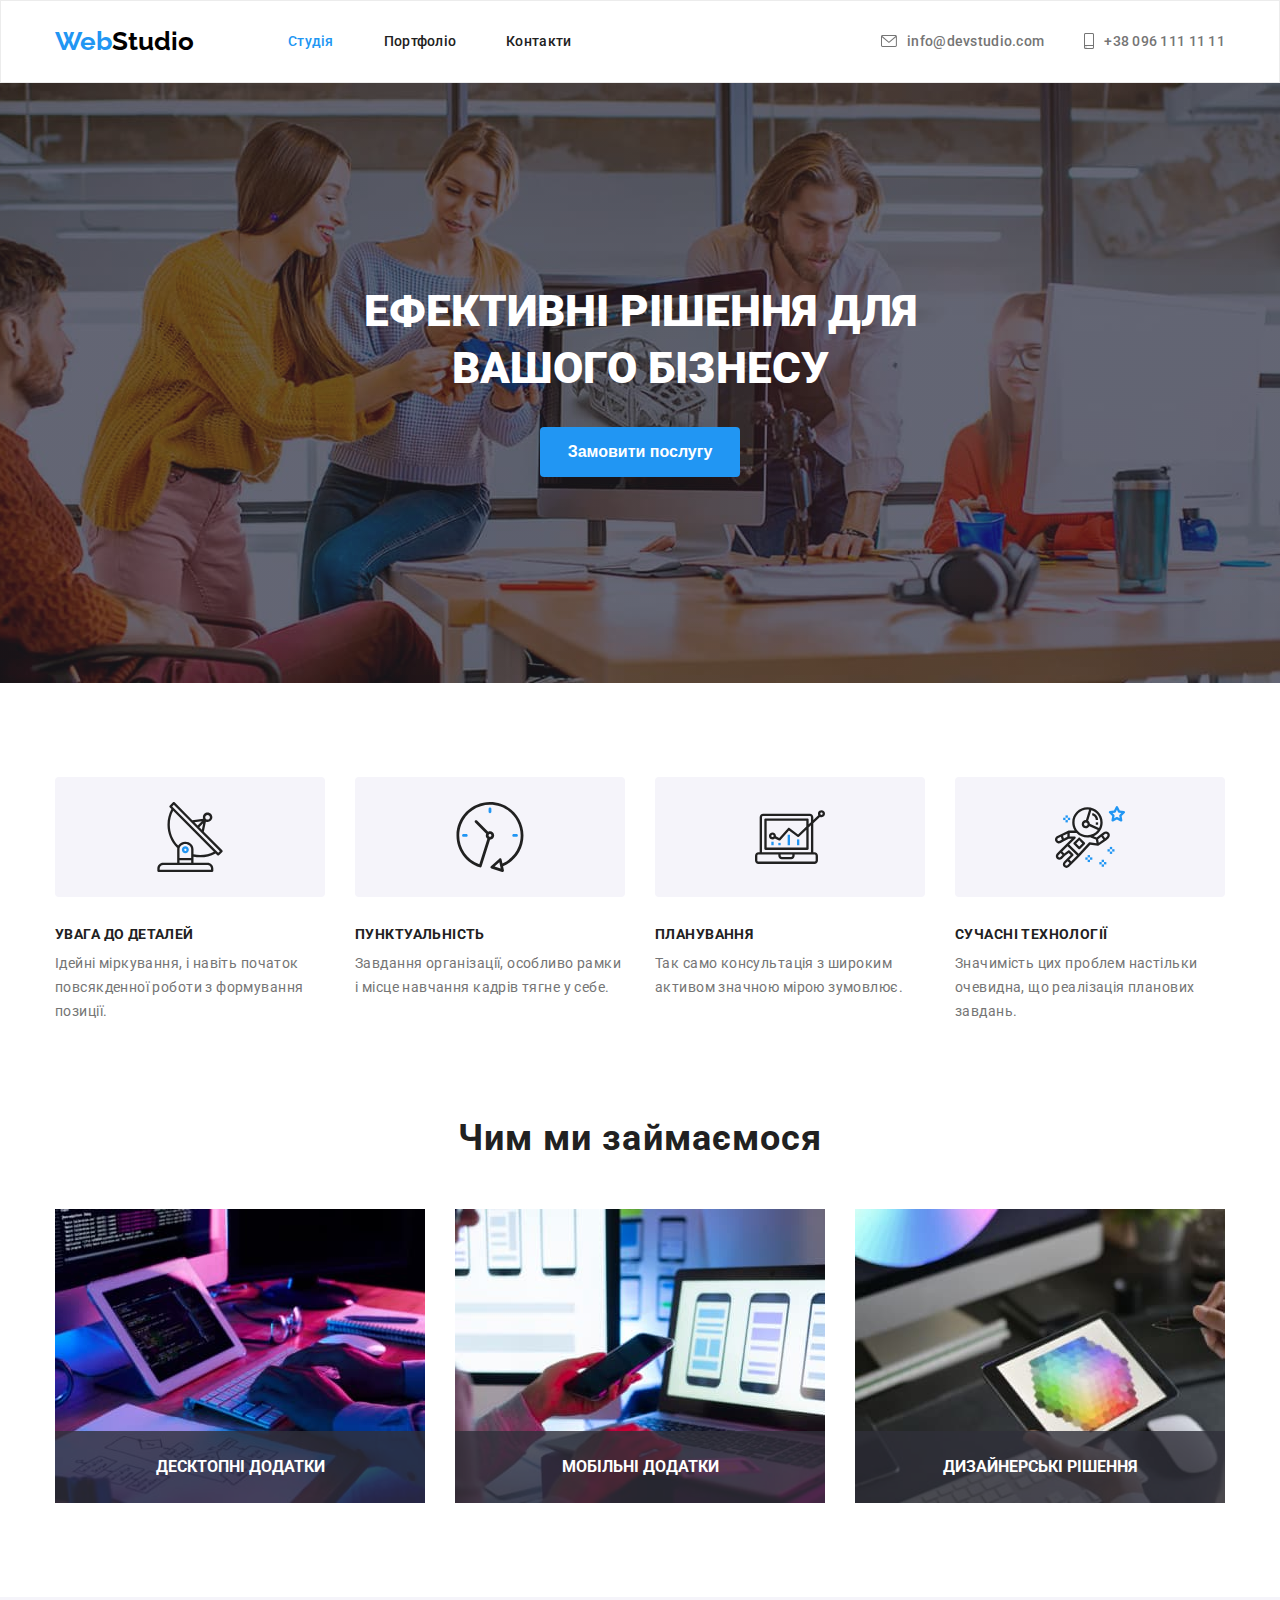
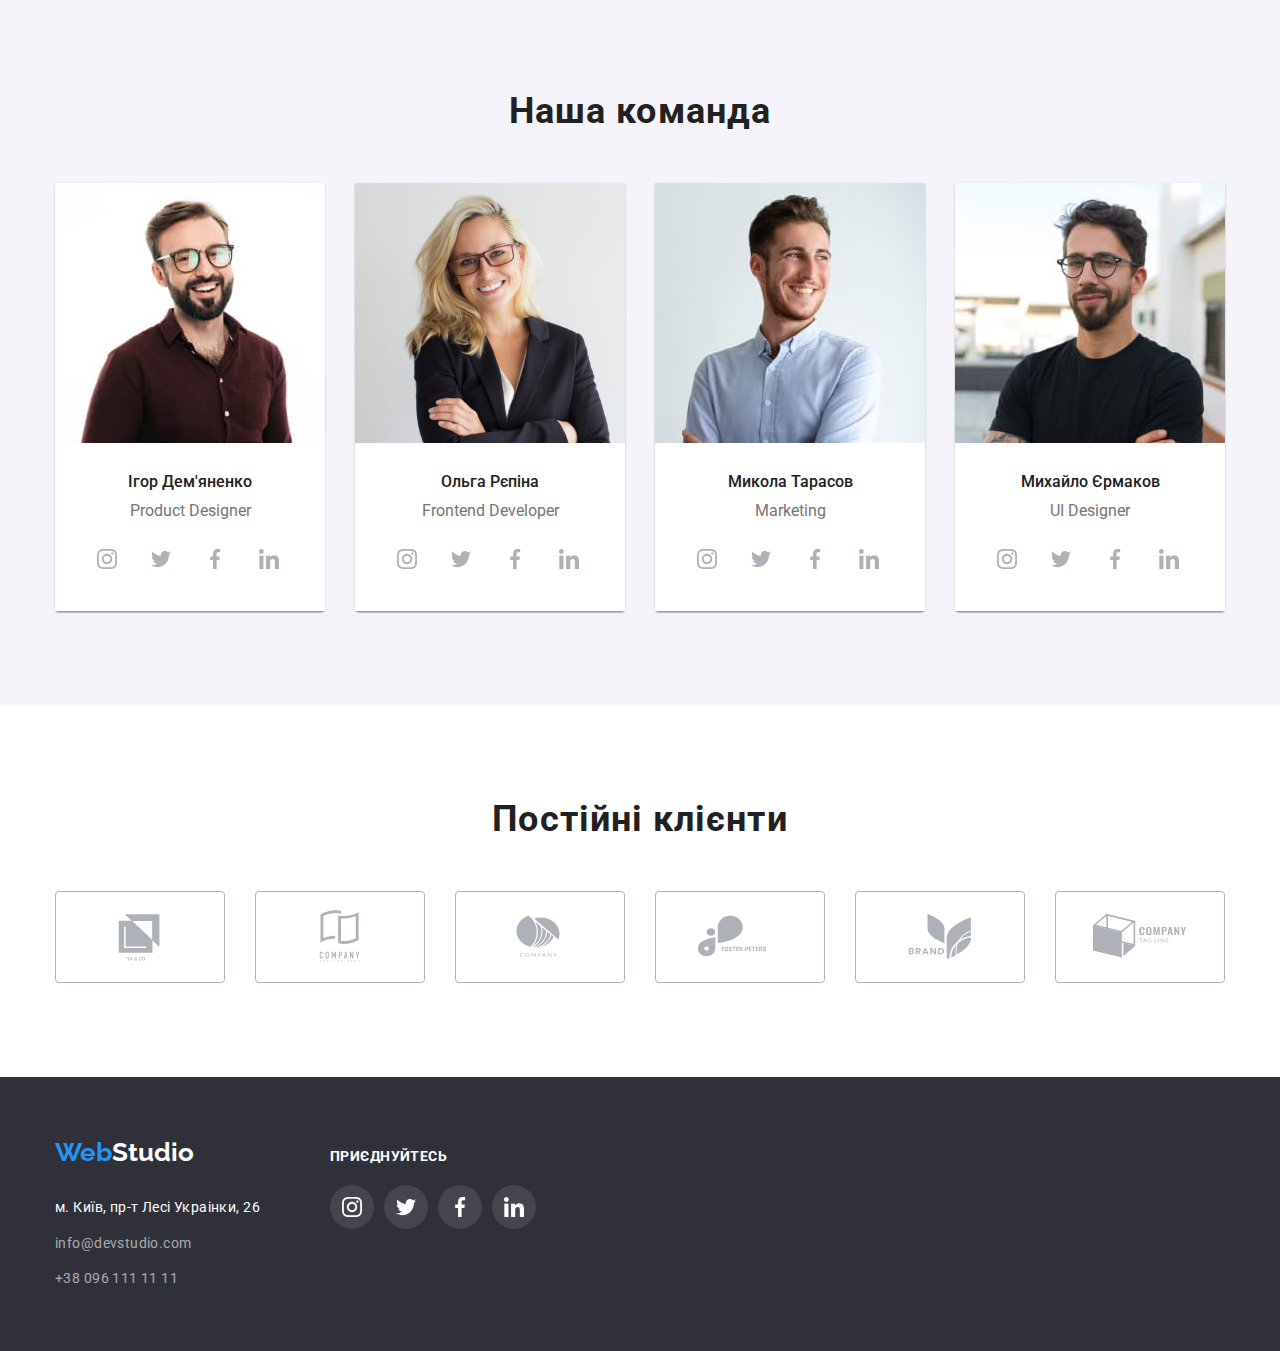
==== index.html @ 00f02b0c "copy5hw" ====
<!DOCTYPE html>
<html lang="uk">
  <head>
    <meta charset="UTF-8" />
    <meta http-equiv="X-UA-Compatible" content="IE=edge" />
    <meta name="viewport" content="width=device-width, initial-scale=1.0" />
    <title>WebStudio</title>
    <link href="https://fonts.googleapis.com/css2?family=Raleway:wght@700&family=Roboto:wght@400;500;700;900&display=swap"
      rel="stylesheet">
      <link
      rel="stylesheet"
      href="https://cdnjs.cloudflare.com/ajax/libs/modern-normalize/1.1.0/modern-normalize.min.css"
      integrity="sha512-wpPYUAdjBVSE4KJnH1VR1HeZfpl1ub8YT/NKx4PuQ5NmX2tKuGu6U/JRp5y+Y8XG2tV+wKQpNHVUX03MfMFn9Q=="
      crossorigin="anonymous"
      referrerpolicy="no-referrer"
    />
    <link rel="stylesheet" href="./css/styles.css" />
  </head>
  <body>
    <header class="header">
     <div class="container main-nav">
       
      <nav class="header-nav">
          <a href="./index.html" class="logo head-logo">
        Web<span class="header-span">Studio</span></a
        >
        <ul class="site-nav list">
          <li class="item"><a href="#"class="link current">Студія</a></li>
          <li class="item"><a href="./portfolio.html" class="link">Портфоліо</a></li>
          <li class="item"><a href="#" class="link">Контакти</a></li>
        </ul>
      </nav>
      <ul class="info-nav list">
        <li class="item  icon-item">
           
          <a href="maiito:info@devstudio.com" class="info-nav-link link"> 
            <svg class="envelope" width="16" height="12">
            <use href="./img/icons.svg#icon-envelope"></use>
          </svg>info@devstudio.com</a></li>
        <li class="item icon-item ">
        

          <a href="tel:+380961111111" class="info-nav-link link ">
              <svg class="smartphone" width="10" height="16">
            <use href="./img/icons.svg#icon-smartphone"></use>
          </svg>+38 096 111 11 11</a></li>
      </ul>
      </div>
    </header>
    <main>
      <section class="hero section">
      <div class="container"> 
        <h1 class="hero-title">Ефективні рішення для вашого бізнесу</h1>
        <button type="button" class="button primary" data-modal-open>Замовити послугу</button>
          
      </section>
      <section class="features section">
        <div class="container">
        <h2 class="features-title visually-hidden">Наші особливості</h2>
        <ul class="features-list list">
          <li class="item features-item">
            <div class="features-box">
               <svg class="features-icon" width="70" height="70">
                <use href="./img/icons.svg#icon-antenna-1"></use>
               </svg>
            </div>
            <h3 class="features-list-title">Увага до деталей</h3>
            <p class="features-text">
              Ідейні міркування, і навіть початок повсякденної роботи з
              формування позиції.
            </p>
          </li>
          <li class="item">
            <div class="features-box">
               <svg class="features-icon" width="70" height="70">
                <use href="./img/icons.svg#icon-clock-1"></use>
               </svg>
            </div>
            <h3 class="features-list-title">Пунктуальність</h3>
            <p class="features-text">
              Завдання організації, особливо рамки і місце навчання кадрів тягне
              у себе.
            </p>
          </li>
          <li class="item">
            <div class="features-box">
               <svg class="features-icon" width="70" height="70">
                <use href="./img/icons.svg#icon-diagram-1"></use>
               </svg>
            </div>
            <h3 class="features-list-title">Планування</h3>
            <p class="features-text">
              Так само консультація з широким активом значною мірою зумовлює.
            </p>
          </li>
          <li class="item">
            <div class="features-box">
               <svg class="features-icon" width="70" height="70">
                <use href="./img/icons.svg#icon-astronaut-1"></use>
               </svg>
            </div>
            <h3 class="features-list-title">Сучасні технології</h3>
            <p class="features-text">
              Значимість цих проблем настільки очевидна, що реалізація планових
              завдань.
            </p>
          </li>
        </ul>
        </div>
      </section>
      
      <section class="doing section">
        <div class="container">
        <h2 class="doing-title">Чим ми займаємося</h2>
        <ul class="doing-list list">
          <li class="doing-card">
            <img
              src="./img/img2.jpg"
              alt="Людина працює на комп'ютері"
              width="370"
            />
            <div class="doing-card-overlay">
              <h3>Десктопні додатки</h3>
            </div>
          </li>
          <li class="doing-card">
            <img
              src="./img/img1.jpg"
              alt="Людина працює на планшеті"
              width="370"
            />
            <div class="doing-card-overlay">
              <h3>Мобільні додатки</h3>
            </div>
          </li>
          <li class="doing-card">
            <img
              src="./img/img3.jpg"
              alt="Людина працює на телефоні"
              width="370"
            />
            <div class="doing-card-overlay">
              <h3>Дизайнерські рішення</h3>
            </div>
          </li>
        </ul>
        </div>
      </section>
      <section class="team section">
        <div class="container">
        <h2 class="team-title">Наша команда</h2>
        <ul class="team-list list">
          <li class="team-item">
          <img src="./img/foto1.jpg" alt="Ігор Дем'яненко" width="270">  
            <div class="team-list-box">
              <h3 class="team-name">Ігор Дем'яненко</h3>
              <p class="team-text">Product Designer</p>
              <ul class="social-list list">
                <li class="social-item">
                  <a href="#" class="social-link">
                    <svg class="social-icon" width="20" height="20">
                      <use href="./img/icons.svg#icon-instagram"></use>
                    </svg>
                  </a>
                </li>
                 <li class="social-item">
                  <a href="#" class="social-link">
                    <svg class="social-icon" width="20" height="20">
                      <use href="./img/icons.svg#icon-twitter"></use>
                    </svg>
                  </a>
                </li>
                 <li class="social-item">
                  <a href="#" class="social-link">
                    <svg class="social-icon" width="20" height="20">
                      <use href="./img/icons.svg#icon-facebook"></use>
                    </svg>
                  </a>
                </li>
                 <li class="social-item">
                  <a href="#" class="social-link">
                    <svg class="social-icon" width="20" height="20">
                      <use href="./img/icons.svg#icon-linkedin"></use>
                    </svg>
                  </a>
                </li>
              </ul>
            </div>
          </li>
          <li class="team-item">
            <img src="./img/foto2.jpg" alt="Ольга Рєпіна" width="270">
            <div class="team-list-box">
              <h3 class="team-name">Ольга Рєпіна</h3>
              <p class="team-text">Frontend Developer</p>
                <ul class="social-list list">
                <li class="social-item">
                  <a href="#" class="social-link">
                    <svg class="social-icon" width="20" height="20">
                      <use href="./img/icons.svg#icon-instagram"></use>
                    </svg>
                  </a>
                </li>
                 <li class="social-item">
                  <a href="#" class="social-link">
                    <svg class="social-icon" width="20" height="20">
                      <use href="./img/icons.svg#icon-twitter"></use>
                    </svg>
                  </a>
                </li>
                 <li class="social-item">
                  <a href="#" class="social-link">
                    <svg class="social-icon" width="20" height="20">
                      <use href="./img/icons.svg#icon-facebook"></use>
                    </svg>
                  </a>
                </li>
                 <li class="social-item">
                  <a href="#" class="social-link">
                    <svg class="social-icon" width="20" height="20">
                      <use href="./img/icons.svg#icon-linkedin"></use>
                    </svg>
                  </a>
                </li>
              </ul>
            </div>
          </li>
          <li class="team-item">
            <img src="./img/foto3.jpg" alt="Микола Тарасов" width="270">
            <div class="team-list-box">
              <h3 class="team-name"">Микола Тарасов</h3>
              <p class="team-text">Marketing</p>
                <ul class="social-list list">
                <li class="social-item">
                  <a href="#" class="social-link">
                    <svg class="social-icon" width="20" height="20">
                      <use href="./img/icons.svg#icon-instagram"></use>
                    </svg>
                  </a>
                </li>
                 <li class="social-item">
                  <a href="#" class="social-link">
                    <svg class="social-icon" width="20" height="20">
                      <use href="./img/icons.svg#icon-twitter"></use>
                    </svg>
                  </a>
                </li>
                 <li class="social-item">
                  <a href="#" class="social-link">
                    <svg class="social-icon" width="20" height="20">
                      <use href="./img/icons.svg#icon-facebook"></use>
                    </svg>
                  </a>
                </li>
                 <li class="social-item">
                  <a href="#" class="social-link">
                    <svg class="social-icon" width="20" height="20">
                      <use href="./img/icons.svg#icon-linkedin"></use>
                    </svg>
                  </a>
                </li>
              </ul>
            </div>
          </li>
          <li class="team-item">
            <img src="./img/foto4.jpg" alt="Михайло Єрмаков" width="270">
            <div class="team-list-box">
              <h3 class="team-name"">Михайло Єрмаков</h3>
              <p class="team-text">UI Designer</p>
                <ul class="social-list list">
                <li class="social-item">
                  <a href="#" class="social-link">
                    <svg class="social-icon" width="20" height="20">
                      <use href="./img/icons.svg#icon-instagram"></use>
                    </svg>
                  </a>
                </li>
                 <li class="social-item">
                  <a href="#" class="social-link">
                    <svg class="social-icon" width="20" height="20">
                      <use href="./img/icons.svg#icon-twitter"></use>
                    </svg>
                  </a>
                </li>
                 <li class="social-item">
                  <a href="#" class="social-link">
                    <svg class="social-icon" width="20" height="20">
                      <use href="./img/icons.svg#icon-facebook"></use>
                    </svg>
                  </a>
                </li>
                 <li class="social-item">
                  <a href="#" class="social-link">
                    <svg class="social-icon" width="20" height="20">
                      <use href="./img/icons.svg#icon-linkedin"></use>
                    </svg>
                  </a>
                </li>
              </ul>
            </div>
          </li>
        </ul>
        </div>
      </section>
      <section class="clients">
        <div class="container clients-box">
          <h2 class="clients-title">Постійні клієнти</h2>
          <ul class="clients-list list">
            <li class="clients-item">
              <a href="#" class="clients-link">
              <svg class="clients-icon" width="106" height="60">
                <use href="./img/icons.svg#icon-client1"></use>
              </svg>
              </a>
            </li>
             <li class="clients-item">
              <a href="#" class="clients-link">
              <svg class="clients-icon" width="106" height="60">
                <use href="./img/icons.svg#icon-client2"></use>
              </svg>
              </a>
            </li>
             <li class="clients-item">
              <a href="#" class="clients-link">
              <svg class="clients-icon" width="106" height="60">
                <use href="./img/icons.svg#icon-client3"></use>
              </svg>
              </a>
            </li>
             <li class="clients-item">
              <a href="#" class="clients-link">
              <svg class="clients-icon" width="106" height="60">
                <use href="./img/icons.svg#icon-client4"></use>
              </svg>
              </a>
            </li>
             <li class="clients-item">
              <a href="#" class="clients-link">
              <svg class="clients-icon" width="106" height="60">
                <use href="./img/icons.svg#icon-client5"></use>
              </svg>
              </a>
            </li>
             <li class="clients-item">
              <a href="#" class="clients-link">
              <svg class="clients-icon" width="106" height="60">
                <use href="./img/icons.svg#icon-client6"></use>
              </svg>
              </a>
            </li>
          </ul>
        </div>
      </section>


    </main>
<!--футер-->
<footer class="footer">
  <div class="container footer-box">
    <div class="box1">
       <a href="/" class="logo">Web<span class="logo-span">Studio</span></a>
  <address>
    <ul class="footer-list list">
      <li class="list-item">
        <a href="https://goo.gl/maps/CPtrU1FHBa2aNyZL9" target="_blank" rel="noopener noreferrer nofollow"
         class="link-adress">м. Київ, пр-т Лесі Украінки, 26</a>
      </li>
      <li class="list-item"><a href="maiito:info@devstudio.com" class="contact">info@devstudio.com</a></li>
      <li class="list-item"><a href="tel:+380961111111" class="contact">+38 096 111 11 11</a></li>
    </ul>
  </address>
  </div>
  <div class="box2">
    <p class="footer-text">приєднуйтесь</p>
      <ul class="footer-social-list list">
                <li class="footer-item">
                  <a href="#" class="footer-link">
                    <svg class="footer-icon" width="20" height="20">
                      <use href="./img/icons.svg#icon-instagram"></use>
                    </svg>
                  </a>
                </li>
                 <li class="footer-item">
                  <a href="#" class="footer-link">
                    <svg class="footer-icon" width="20" height="20">
                      <use href="./img/icons.svg#icon-twitter"></use>
                    </svg>
                  </a>
                </li>
                 <li class="footer-item">
                  <a href="#" class="footer-link">
                    <svg class="footer-icon" width="20" height="20">
                      <use href="./img/icons.svg#icon-facebook"></use>
                    </svg>
                  </a>
                </li>
                 <li class="footer-item">
                  <a href="#" class="footer-link">
                    <svg class="footer-icon" width="20" height="20">
                      <use href="./img/icons.svg#icon-linkedin"></use>
                    </svg>
                  </a>
                </li>
              </ul>
  </div>
  </div>
  <div class="test"></div>
</footer>
<div class="backdrop is-hidden" data-modal>
  <div class="modal">
     <button data-modal-close type="button" class="button-close">
    <svg class="icon-close" width="106" height="60">
                <use href="./img/icons.svg#icon-close"></use>
              </svg>
  </button> 
  </div>
  
</div>
 <script src="./js/modal.js"></script>
  </body>
</html>
---- css/styles.css ----
html {
  box-sizing: border-box;
}
*,
*::before,
*::after {
  box-sizing: inherit;
}

:root {
  --primery-text-color: #212121;
  --white-color: #ffffff;
  --logo-text-color: #000000;
  --accent-color: #2196f3;
  --secondary-text-color: #757575;
  --secondary-bg-color: #2f303a;
  --contact-color: rgba(255, 255, 255, 0.6);
  --bg-port-button-secondary: #f5f4fa;
  --bg-team-section-color: #f5f4fa;
  --bg-button-color: #188ce8;
  --header-border-color: #ececec;
  --portfolio-border: #eeeeee;
  --portfolio-work-item: 30px;
  --bg-overlay: rgba(47, 48, 58, 0.4);
  --third-color: #afb1b8;
  --clients-color: #afb1b8;
  --bg-doing-card-overlay: rgba(47, 48, 58, 0.8);
  --backdrop-bg: rgba(0, 0, 0, 0.2);
  --background-portfolio-overlay: rgba(33, 150, 243, 0.9);
  --footer-social-link: rgba(255, 255, 255, 0.1);
  --border-close: rgba(0, 0, 0, 0.1);
}

h1,
h2,
h3,
h4,
h5,
h6,
p {
  margin: 0;
}
.list {
  margin: 0;
  padding: 0;
  list-style: none;
}
img {
  display: block;
  max-width: 100%;
  height: auto;
}

body {
  font-family: Roboto, sans-serif;
  font-size: 14px;
  color: var(--primery-text-color);
  background-color: var(--white-color);
  line-height: 1.2;
  margin: 0;
}
.section {
  padding-top: 94px;
  padding-bottom: 94px;
}
/* header */
.container {
  width: 1200px;
  margin-left: auto;
  margin-right: auto;
  padding: 0 15px;
}
.header {
  border: 1px solid var(--header-border-color);
}
.main-nav {
  display: flex;
  align-items: center;
}
.header-nav {
  display: flex;
  align-items: center;
}
.logo {
  display: block;
  font-family: Raleway, raleway;
  font-weight: 700;
  font-size: 26px;
  color: var(--accent-color);
  text-decoration: none;
}
.nav {
  display: block;
}
.header-span {
  color: var(--logo-text-color);
}
.logo-span {
  color: var(--logo-text-color);
}
.head-logo {
  display: inline-block;
}
.link {
  color: inherit;
  text-decoration: none;
  position: relative;
}

.site-nav {
  display: flex;
  font-weight: 500;
  color: var(-primery-text-color);
  letter-spacing: 0.02em;
  margin-left: 94px;
}

.site-nav .link {
  display: block;
  padding-top: 32px;
  padding-bottom: 32px;
  transition: color 250ms cubic-bezier(0.4, 0, 0.2, 1);
}

.site-nav .item + .item {
  margin-left: 50px;
}
.info-nav {
  display: flex;
  font-weight: 500;
  letter-spacing: 0.02em;
  color: var(--secondary-text-color);
  fill: var(--secondary-text-color);
  margin-left: auto;
  align-items: center;
  transition: color 250ms cubic-bezier(0.4, 0, 0.2, 1);
  transition: fill 250ms cubic-bezier(0.4, 0, 0.2, 1);
}

.info-nav .item + .item {
  margin-left: 40px;
}

.envelope {
  margin-right: 10px;
}

.smartphone {
  margin-right: 10px;
}

.site-nav .link:hover,
.site-nav .link:focus,
.info-nav .link:hover,
.info-nav .link:focus {
  color: var(--accent-color);
  fill: var(--accent-color);
  transition: color 250ms cubic-bezier(0.4, 0, 0.2, 1);
}

.current {
  color: var(--accent-color);
}

.current::after {
  content: "";
  display: block;
  width: 100%;
  height: 4px;
  background-color: var(--accent-color);
  position: absolute;
  left: 0;
  bottom: 0;
  border-radius: 2px;
  opacity: 0;
  transition: opacity 250ms cubic-bezier(0.4, 0, 0.2, 1);
}

.current:hover::after,
.current:focus::after {
  opacity: 1;
}
.icon-item {
  display: flex;
  align-items: center;
}

.info-nav .info-nav-link {
  display: flex;
  align-items: center;
}

/* hero */

.hero {
  max-width: 1600px;
  height: 600px;
  margin-left: auto;
  margin-right: auto;
  text-align: center;
  padding-top: 200px;
  padding-bottom: 200px;
  background-image: linear-gradient(
      to right,
      rgba(47, 48, 58, 0.4),
      rgba(47, 48, 58, 0.4)
    ),
    url(../img/bghero.jpg);
  background-position: center;
  background-size: cover;
}

.hero-title {
  font-style: normal;
  font-weight: 900;
  font-size: 44px;
  line-height: 1.3;
  color: var(--white-color);
  text-transform: uppercase;
  width: 700px;
  margin: 0 auto;
  margin-bottom: 30px;
}

.button {
  width: 200px;
  height: 50px;
  display: inline-block;
  font-weight: 700;
  font-size: 16px;
  line-height: 1.87;
  color: var(--white-color);
  background-color: var(--accent-color);
  cursor: pointer;
  border-radius: 4px;
  border: none;
  transition: background-color 250ms cubic-bezier(0.4, 0, 0.2, 1);
}

.button:hover,
.button:focus {
  color: var(--white-color);
  background-color: var(--bg-button-color);
  box-shadow: 0px 4px 4px rgba(0, 0, 0, 0.15);
  transition: background-color 250ms cubic-bezier(0.4, 0, 0.2, 1);
}

/* portfolio */

.portfolio-list {
  margin-bottom: 50px;
  display: flex;
  flex-wrap: wrap;
  justify-content: center;
}

.portfolio-list .item + .item {
  margin-left: 8px;
}
.portfolio-button {
  display: block;
  cursor: pointer;
  font-family: inherit;
  font-style: normal;
  font-weight: 500;
  font-size: 16px;
  line-height: 1.6;
  text-align: center;
  letter-spacing: 0.03em;
  border-radius: 4px;
  color: var(--white-color);
  background-color: var(--accent-color);
  padding: 6px 22px;
  border: 1px solid transparent;
  transition: background-color 250ms cubic-bezier(0.4, 0, 0.2, 1);
}

.portfolio-button:hover,
.portfolio-button:focus {
  box-shadow: 0px 3px 1px rgba(0, 0, 0, 0.1), 0px 1px 2px rgba(0, 0, 0, 0.08),
    0px 2px 2px rgba(0, 0, 0, 0.12);
  transition: box-shadow 250ms cubic-bezier(0.4, 0, 0.2, 1);
}
.portfolio-button-secondary {
  cursor: pointer;
  font-family: inherit;
  font-style: normal;
  font-weight: 500;
  font-size: 16px;
  line-height: 1.6;
  text-align: center;
  letter-spacing: 0.03em;
  border-radius: 4px;
  color: var(--primery-text-color);
  background-color: var(--bg-port-button-secondary);
  border: 1px solid transparent;
  padding: 6px 22px;
  transition: background-color 250ms cubic-bezier(0.4, 0, 0.2, 1),
    color 250ms cubic-bezier(0.4, 0, 0.2, 1),
    box-shadow 250ms cubic-bezier(0.4, 0, 0.2, 1);
}

.portfolio-button-secondary:hover,
.portfolio-button-secondary:focus {
  background-color: var(--accent-color);
  color: var(--white-color);
  box-shadow: 0px 3px 1px rgba(0, 0, 0, 0.1), 0px 1px 2px rgba(0, 0, 0, 0.08),
    0px 2px 2px rgba(0, 0, 0, 0.12);
}

.portfolio-work-list {
  margin-top: calc(-1 * var(--portfolio-work-item));
  margin-left: calc(-1 * var(--portfolio-work-item));
  display: flex;
  flex-wrap: wrap;
}

.portfolio-work-item {
  border-bottom: 1px solid var(--portfolio-border);
  border-left: 1px solid var(--portfolio-border);
  border-right: 1px solid var(--portfolio-border);
  flex-basis: calc(100% / 3 - var(--portfolio-work-item));
  margin-left: var(--portfolio-work-item);
  margin-top: var(--portfolio-work-item);
}

.portfolio-work-box {
  padding: 20px 24px;
}
.work-list-title {
  margin-bottom: 4px;
}

.portfolio-link {
  display: block;
}
.portfolio-link:hover,
.portfolio-link:focus {
  box-shadow: 0px 1px 1px rgba(0, 0, 0, 0.12), 0px 4px 4px rgba(0, 0, 0, 0.06),
    1px 4px 6px rgba(0, 0, 0, 0.16);
  transition: box-shadow 250ms cubic-bezier(0.4, 0, 0.2, 1);
}

.card-image-box {
  position: relative;
  overflow: hidden;
}
.portfolio-link-overlay {
  position: absolute;
  top: 0;
  left: 0;
  width: 100%;
  height: 100%;
  font-size: 18px;
  line-height: 1.5;
  /* opacity: 0; */

  letter-spacing: 0.03em;
  background-color: var(--background-portfolio-overlay);
  color: var(--white-color);
  padding: 63px 24px;
  transform: translateY(101%);
  transition: transform 250ms cubic-bezier(0.4, 0, 0.2, 1);
}
.portfolio-link:hover .portfolio-link-overlay,
.portfolio-link:focus .portfolio-link-overlay {
  transform: translateY(0);
}
/* work */
.work-list-title {
  font-weight: 700;
  font-size: 18px;
  line-height: 2;
  letter-spacing: 0.06em;
  color: var(--primery-text-color);
  margin-bottom: 6px;
}
.work-list-text {
  font-size: 16px;
  line-height: 1.87;
  letter-spacing: 0.03em;
  color: var(--secondary-text-color);
}

/* features */
.visually-hidden {
  position: absolute;
  white-space: nowrap;
  width: 1px;
  height: 1px;
  overflow: hidden;
  border: 0;
  padding: 0;
  clip: rect(0 0 0 0);
  clip-path: inset(50%);
  margin: -1px;
}

.features {
  padding-top: 94px;
  padding-bottom: 94px;
}

.features-list {
  display: flex;
}

.features-list .item {
  width: 270px;
}

.features-list .item {
  margin-right: 30px;
}

.features-list .item:last-child {
  margin-right: 0;
}
.features-list-title {
  font-weight: 700;
  font-size: 14px;
  line-height: 1.1;
  letter-spacing: 0.03em;
  text-transform: uppercase;
  margin-bottom: 10px;
}

.features-text {
  line-height: 1.7;
  letter-spacing: 0.03em;
  color: var(--secondary-text-color);
}

/* .features-icon */

.features-box {
  display: flex;
  width: 270px;
  height: 120px;
  background-color: var(--bg-port-button-secondary);
  align-items: center;
  justify-content: center;
  margin-bottom: 30px;
  border-radius: 4px;
}

/* doing section */

.doing {
  padding-top: 0;
}

.doing-title {
  font-weight: 700;
  font-size: 36px;
  line-height: 1.16;
  letter-spacing: 0.03em;
  margin-top: 0;
  margin-bottom: 50px;
  text-align: center;
}

.doing-list {
  display: flex;
  justify-content: space-between;
}

.doing-card {
  position: relative;
}
.doing-card-overlay {
  position: absolute;
  left: 0;
  bottom: 0;
  background-color: var(--bg-doing-card-overlay);
  color: var(--white-color);
  width: 100%;
  padding-top: 27px;
  padding-bottom: 27px;
  font-weight: 700;
  line-height: 1.14;
  text-transform: uppercase;
  text-align: center;
}
/* team */

.team {
  background-color: var(--bg-team-section-color);
}
.team-title {
  font-weight: 700;
  font-size: 36px;
  line-height: 1.16;
  letter-spacing: 0.03em;
  margin-bottom: 50px;
  text-align: center;
}

.team-name {
  font-weight: 500;
  font-size: 16px;
  line-height: 1.18;
  text-align: center;
  margin-bottom: 10px;
}
.team-text {
  font-size: 16px;
  line-height: 1.18;
  color: var(--secondary-text-color);
  text-align: center;
  margin-bottom: 0px;
  margin-bottom: 16px;
}

.team-list {
  display: flex;
}
.team-item {
  margin-right: 30px;
  box-shadow: 0px 1px 3px rgba(0, 0, 0, 0.12), 0px 1px 1px rgba(0, 0, 0, 0.14),
    0px 2px 1px rgba(0, 0, 0, 0.2);
  border-radius: 0px 0px 4px 4px;
}

.team-item:last-child {
  margin-right: 0;
}

.team-list-box {
  background-color: var(--white-color);
  padding: 30px;
}

.social-list {
  display: flex;
  gap: 10px;
}
.social-item {
  display: flex;
  width: 44px;
  height: 44px;
}

.social-link {
  display: flex;
  width: 100%;
  height: 100%;
  fill: var(--third-color);
  align-items: center;
  justify-content: center;
  border-radius: 50%;
  transition: fill 250ms cubic-bezier(0.4, 0, 0.2, 1),
    background-color 250ms cubic-bezier(0.4, 0, 0.2, 1);
}

.social-link:hover,
.social-link:focus {
  fill: var(--white-color);
  background-color: var(--accent-color);
  transition: background-color 250ms cubic-bezier(0.4, 0, 0.2, 1),
    fill 250ms cubic-bezier(0.4, 0, 0.2, 1);
}

/* clients */

.clients {
  padding-top: 94px;
  padding-bottom: 94px;
}
.clients-title {
  font-weight: 700;
  font-size: 36px;
  line-height: 1.16;
  letter-spacing: 0.03em;
  margin-top: 0;
  margin-bottom: 50px;
  text-align: center;
}
.clients-list {
  display: flex;
  gap: 30px;
}
.clients-item {
  width: 170px;
  height: 92px;
}

.clients-link {
  width: 100%;
  height: 100%;
  display: flex;
  align-items: center;
  justify-content: center;
  border: 1px solid var(--clients-color);
  border-radius: 4px;
  fill: var(--clients-color);
  transition: background-color 250ms linear;
  transition: fill 250ms cubic-bezier(0.4, 0, 0.2, 1);
  transition: color 250ms cubic-bezier(0.4, 0, 0.2, 1);
}

.clients-link:hover,
.clients-link:focus {
  border: 1px solid var(--accent-color);
  fill: var(--accent-color);
  transition: fill 250ms cubic-bezier(0.4, 0, 0.2, 1);
}

/* footer */
.footer {
  background-color: var(--secondary-bg-color);
  padding-top: 60px;
  padding-bottom: 60px;
}

.footer-box {
  display: flex;
  align-items: baseline;
}
.footer .logo {
  margin-bottom: 28px;
}

.logo-span {
  color: var(--white-color);
}
.link-adress {
  display: inline-block;
  font-family: inherit;
  font-style: normal;
  font-size: 14px;
  line-height: 1.7;
  letter-spacing: 0.03em;
  color: var(--white-color);
  text-decoration: none;
}
.contact {
  font-family: inherit;
  font-style: normal;
  font-size: 14px;
  line-height: 1.7;
  letter-spacing: 0.03em;
  color: var(--contact-color);
  text-decoration: none;
}

.contact:last-child {
  margin-bottom: 0;
}

.footer-list {
  font-style: normal;
}

.list-item {
  margin-bottom: 12px;
}

.list-item:last-child {
  margin-bottom: 0;
}

.box1 {
  margin-right: 70px;
}
.footer-text {
  font-weight: 700;
  font-size: 14px;
  line-height: 1.14;
  letter-spacing: 0.03em;
  text-transform: uppercase;
  color: var(--white-color);
  margin-bottom: 20px;
  margin-top: 0;
}

.footer-social-list {
  display: flex;
  gap: 10px;
}
.footer-icon {
  fill: var(--white-color);
}
.footer-link {
  display: flex;
  background-color: var(--footer-social-link);
  width: 44px;
  height: 44px;
  border-radius: 50%;
  align-items: center;
  justify-content: center;
  transition: background-color 250ms cubic-bezier(0.4, 0, 0.2, 1);
}

.footer-link:hover,
.footer-link:focus {
  background-color: var(--accent-color);
}
.footer-item {
  display: flex;
  width: 100%;
  height: 100%;
}

.backdrop {
  position: fixed;
  top: 0;
  left: 0;
  width: 100%;
  height: 100%;
  background-color: var(--backdrop-bg);
  transition: transform 250ms cubic-bezier(0.4, 0, 0.2, 1),
    opacity 250ms cubic-bezier(0.4, 0, 0.2, 1);
}

.modal {
  position: absolute;
  top: 50%;
  left: 50%;
  max-height: 581px;
  max-width: 528px;
  width: 100%;
  height: 100%;
  background-color: var(--white-color);
  transform: translate(-50%, -50%);
}
.backdrop.is-hidden {
  opacity: 0;
  pointer-events: none;
  transform: scale(0);
  transition: transform 250ms cubic-bezier(0.4, 0, 0.2, 1),
    opacity 250ms cubic-bezier(0.4, 0, 0.2, 1);
}
.button-close {
  position: absolute;
  width: 30px;
  height: 30px;
  top: 8px;
  right: 8px;
  background-color: var(--white-color);
  border: 1px solid var(--border-close);
  border-radius: 50%;
  display: flex;
  justify-content: center;
  align-items: center;
  cursor: pointer;
}
.icon-close {
  width: 18px;
  height: 18px;
}

.primary:hover .backdrop {
  transform: scale(1);
}
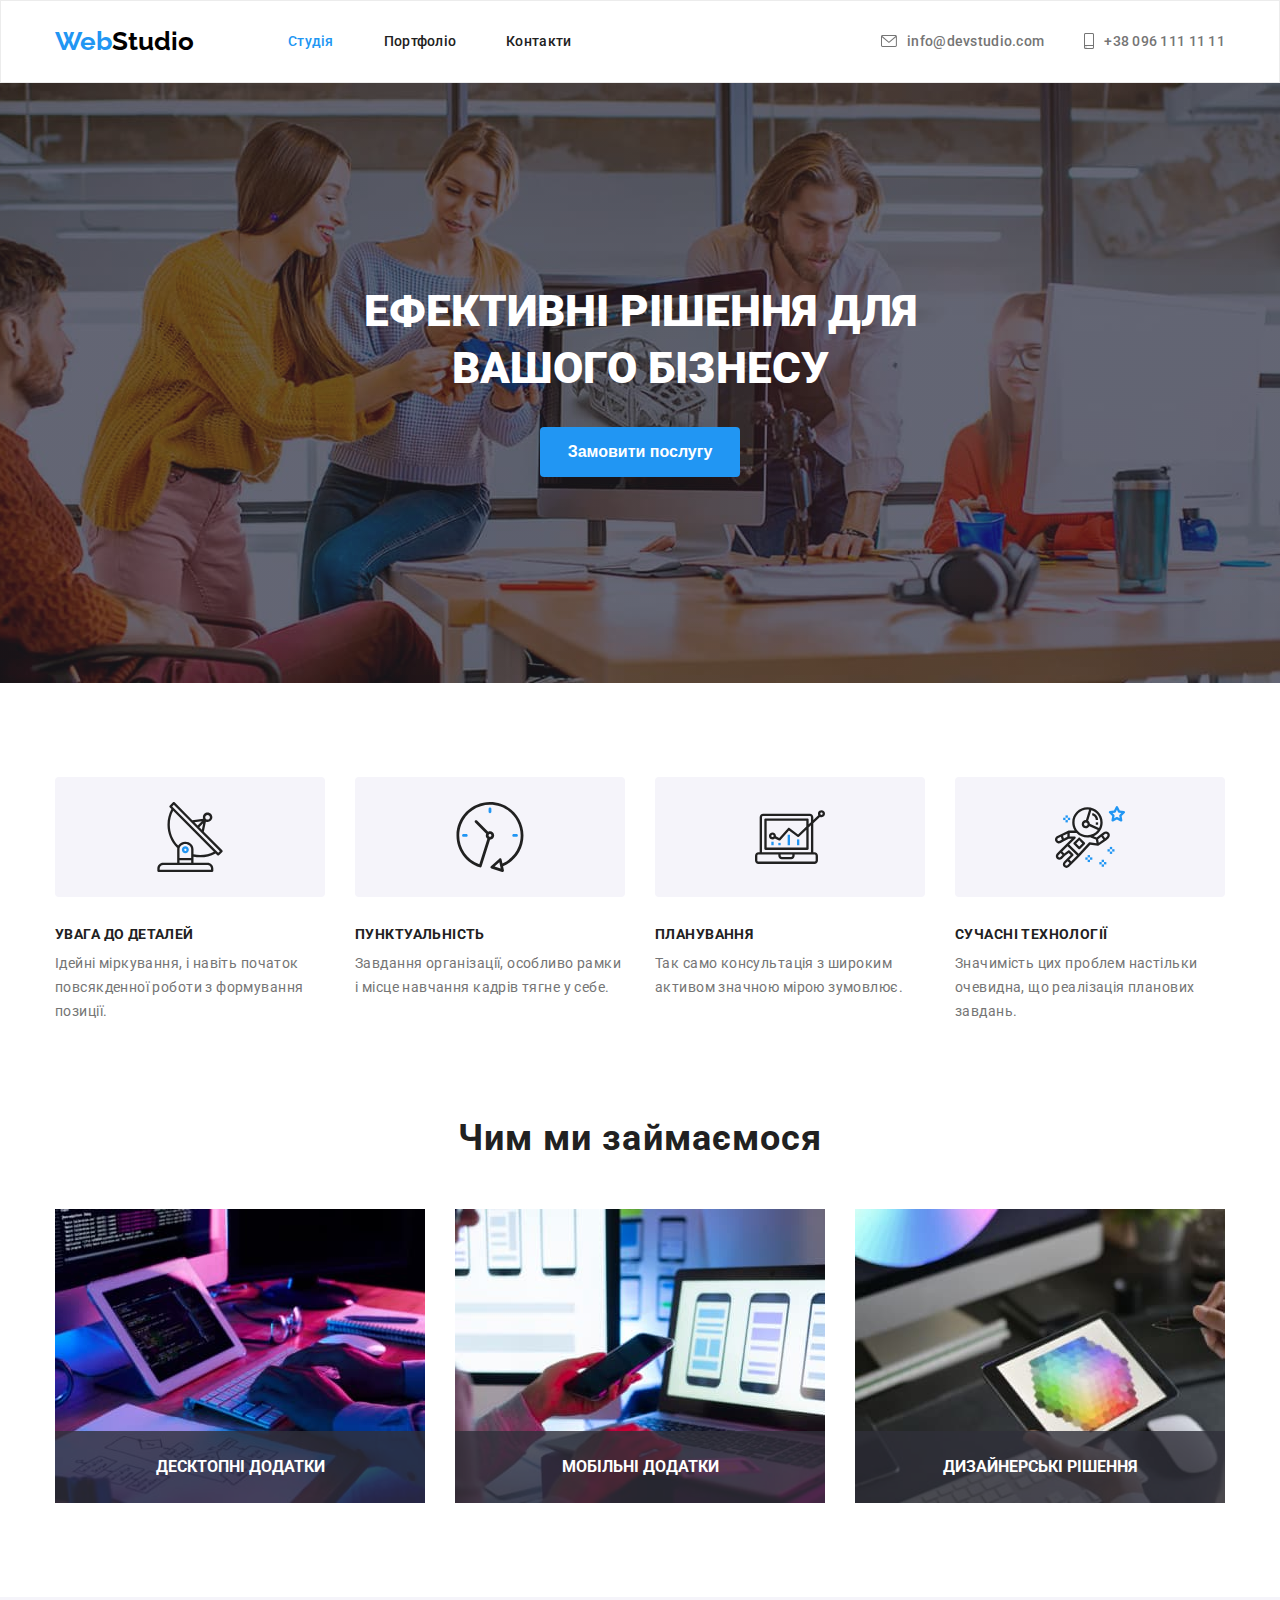
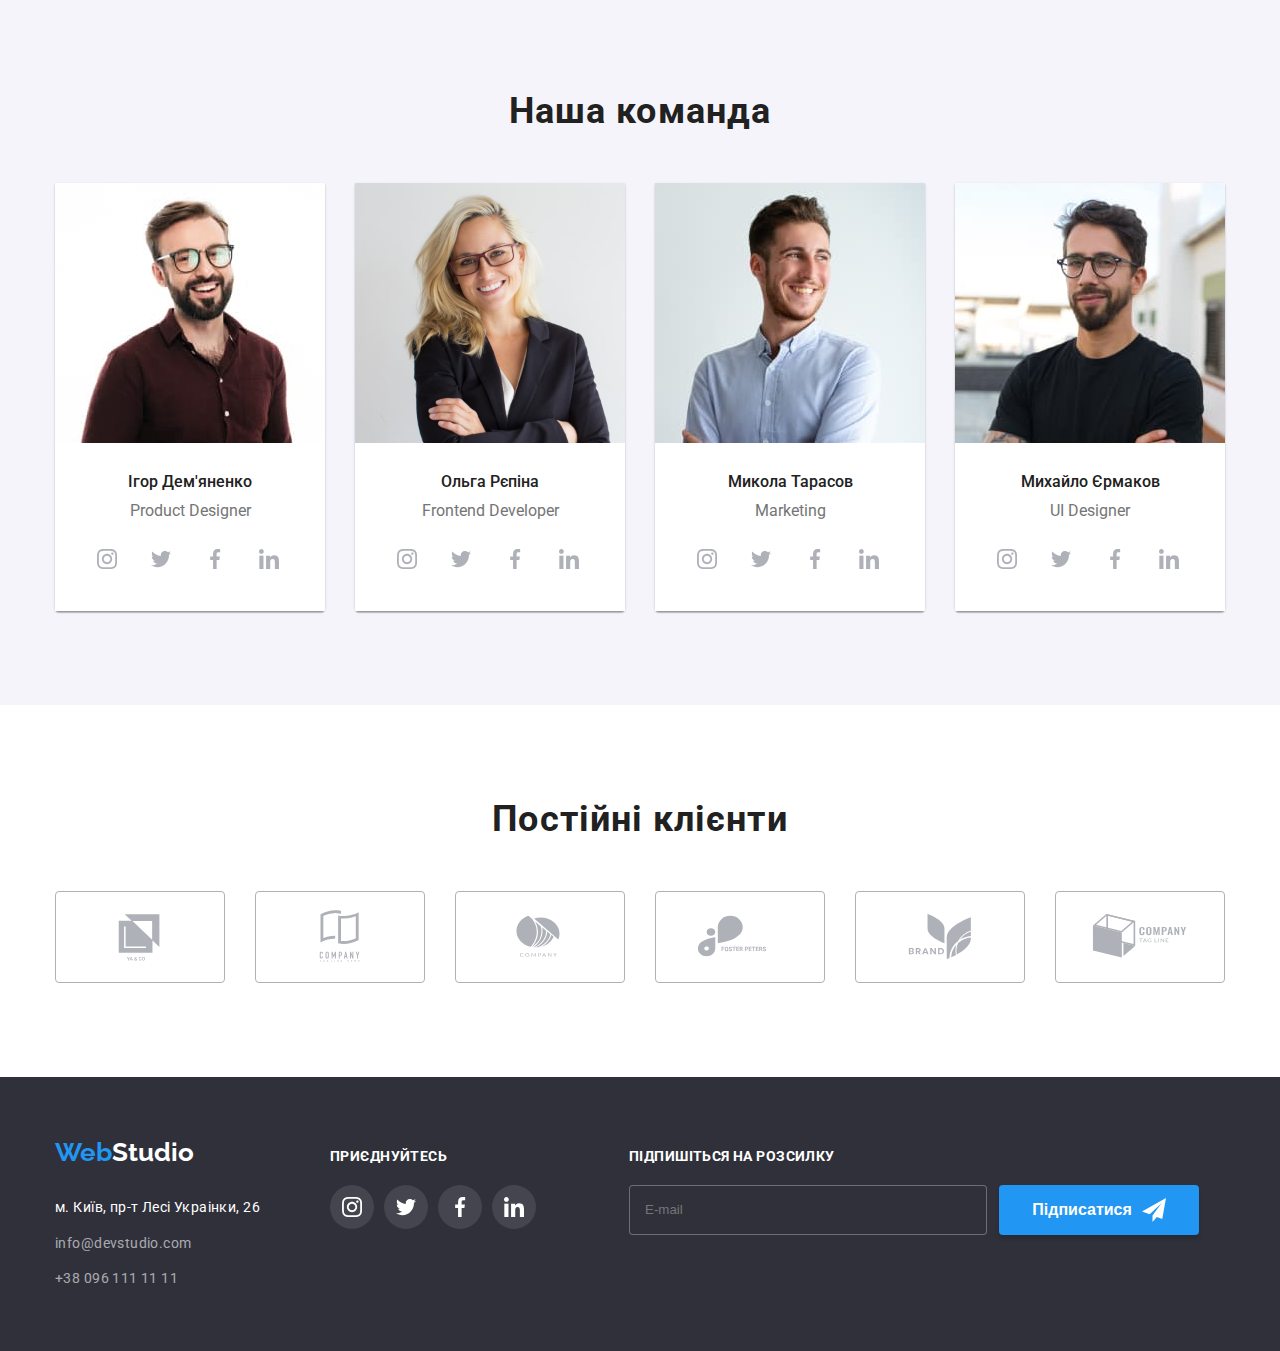
==== commit a6c59425: "add forms" ====
--- a/index.html
+++ b/index.html
@@ -35,7 +35,7 @@
            
           <a href="maiito:info@devstudio.com" class="info-nav-link link"> 
             <svg class="envelope" width="16" height="12">
-            <use href="./img/icons.svg#icon-envelope"></use>
+            <use xlink:href="./img/icons.svg#icon-envelope"></use>
           </svg>info@devstudio.com</a></li>
         <li class="item icon-item ">
         
@@ -402,8 +402,25 @@
                 </li>
               </ul>
   </div>
+   <div class="box3">
+    <form class="footer-form" autocomplete="on">
+    <p class="footer-text">Підпишіться на розсилку</p>
+    <label for="user-email"></label>
+    <div class="footer-field">
+    <input class="user-email" id="user-email" type="email" name="user-email" placeholder="E-mail">
+     <button type="button" class="button footer-button">
+Підписатися
+<svg class="button-icon" width="24" height="24">
+  <use href="./img/icons.svg#icon-icon-send"></use>
+</svg>
+</button>
+</div>
+</div>
+    
+ </form>
+  
   </div>
-  <div class="test"></div>
+ 
 </footer>
 <div class="backdrop is-hidden" data-modal>
   <div class="modal">
@@ -411,7 +428,62 @@
     <svg class="icon-close" width="106" height="60">
                 <use href="./img/icons.svg#icon-close"></use>
               </svg>
-  </button> 
+  </button>
+  <h2 class="form-title">Залиште свої дані, ми вам передзвонимо</h2>
+  <form action="" name="contacy-form" autocomplete="on" novalidate>
+    <label class="form-field-label" for="user-name">Ім'я</label>
+    <div class="form-field">
+
+    <input 
+        class="form-field-input"
+        type="text" 
+        id="user-name" 
+        name="user-name">
+    <svg class="form-field-icon "width="18" height="18">
+      <use href="./img/icons.svg#icon-person"></use>
+    </svg>
+    </div>
+     <label class="form-field-label" for="user-tel">Телефон</label>
+    <div class="form-field">
+
+    <input 
+        class="form-field-input"
+        type="tel" 
+        id="user-tel" 
+        name="user-tel">
+    <svg class="form-field-icon "width="18" height="18">
+      <use href="./img/icons.svg#icon-phone"></use>
+    </svg>
+    </div>
+     <label class="form-field-label" for="user-email">Пошта</label>
+    <div class="form-field">
+
+    <input 
+        class="form-field-input"
+        type="email" 
+        id="user-email"
+        name="user-email">
+    <svg class="form-field-icon "width="18" height="18">
+      <use href="./img/icons.svg#icon-email"></use>
+    </svg>
+    </div>
+
+    <label class="form-field-label" for="user-comment">Коментар</label>
+    <textarea 
+       class="form-field-textarea"
+        name="user-comment" 
+        id="user-comment"
+        placeholder="Введіть текст"></textarea>
+      
+
+<div class="form-field-checkbox">
+
+      <input type="checkbox" name="terms-checkbox">
+      <label for="">Погоджуюся з розсилкою та приймаю <a href="#"> Умови договору</a></label>
+</div>
+      <button class="button form-submit" type="submit">Відправити</button>
+
+  </form> 
   </div>
   
 </div>
--- a/css/styles.css
+++ b/css/styles.css
@@ -29,6 +29,8 @@
   --background-portfolio-overlay: rgba(33, 150, 243, 0.9);
   --footer-social-link: rgba(255, 255, 255, 0.1);
   --border-close: rgba(0, 0, 0, 0.1);
+  --border-form: rgba(33, 33, 33, 0.2);
+  --footer-input-border: rgba(255, 255, 255, 0.3);
 }
 
 h1,
@@ -663,6 +665,9 @@
 .box1 {
   margin-right: 70px;
 }
+.box2 {
+  margin-right: 93px;
+}
 .footer-text {
   font-weight: 700;
   font-size: 14px;
@@ -701,7 +706,49 @@
   width: 100%;
   height: 100%;
 }
-
+.box3 {
+  display: block;
+  gap: 12px;
+}
+
+.footer-field {
+  display: flex;
+}
+
+.footer-button {
+  background-color: var(--accent-color);
+  box-shadow: 0px 4px 4px rgba(0, 0, 0, 0.15);
+  border-radius: 4px;
+  padding: 10px auto;
+  justify-content: center;
+}
+
+.button-icon {
+  fill: var(--white-color);
+}
+
+.user-email {
+  padding: 15px;
+  border: 1px solid var(--footer-input-border);
+  border-radius: 4px;
+  color: var(--contact-color);
+  background-color: var(--secondary-bg-color);
+  margin-right: 12px;
+  outline: none;
+  height: 50px;
+  width: 358px;
+}
+.footer-button {
+  display: flex;
+  justify-content: center;
+  align-items: center;
+  height: 50px;
+  width: 200px;
+}
+
+.button-icon {
+  margin-left: 10px;
+}
 .backdrop {
   position: fixed;
   top: 0;
@@ -750,6 +797,76 @@
   height: 18px;
 }
 
+.icon-close:hover,
+.icon-close:focus {
+  fill: var(--accent-color);
+}
+
 .primary:hover .backdrop {
   transform: scale(1);
 }
+
+/* form */
+
+.modal {
+  padding: 40px;
+}
+
+.form-title {
+  text-align: center;
+  margin-bottom: 12px;
+}
+.form-field-label {
+  color: var(--secondary-text-color);
+  margin-bottom: 4px;
+}
+
+.form-field-input {
+  height: 40px;
+  width: 100%;
+  padding: 0 12px 0 48px;
+  border: 1px solid var(--border-form);
+  border-radius: 4px;
+  outline: none;
+}
+
+.form-field-textarea {
+  height: 120px;
+  width: 100%;
+  padding: 16px 12px;
+  border: 1px solid var(--border-form);
+  border-radius: 4px;
+  outline: none;
+  resize: none;
+  margin-bottom: 20px;
+}
+
+.form-field-textarea:focus {
+  border-color: var(--accent-color);
+}
+
+.form-field-input:focus {
+  border-color: var(--accent-color);
+}
+
+.form-field-input:focus + .form-field-icon {
+  fill: var(--accent-color);
+}
+.form-field {
+  position: relative;
+  margin-bottom: 10px;
+}
+.form-field-icon {
+  position: absolute;
+  top: 50%;
+  left: 15px;
+  transform: translateY(-50%);
+}
+.form-field-checkbox {
+  text-align: center;
+  margin-bottom: 30px;
+}
+.form-submit {
+  display: block;
+  margin: 0 auto;
+}
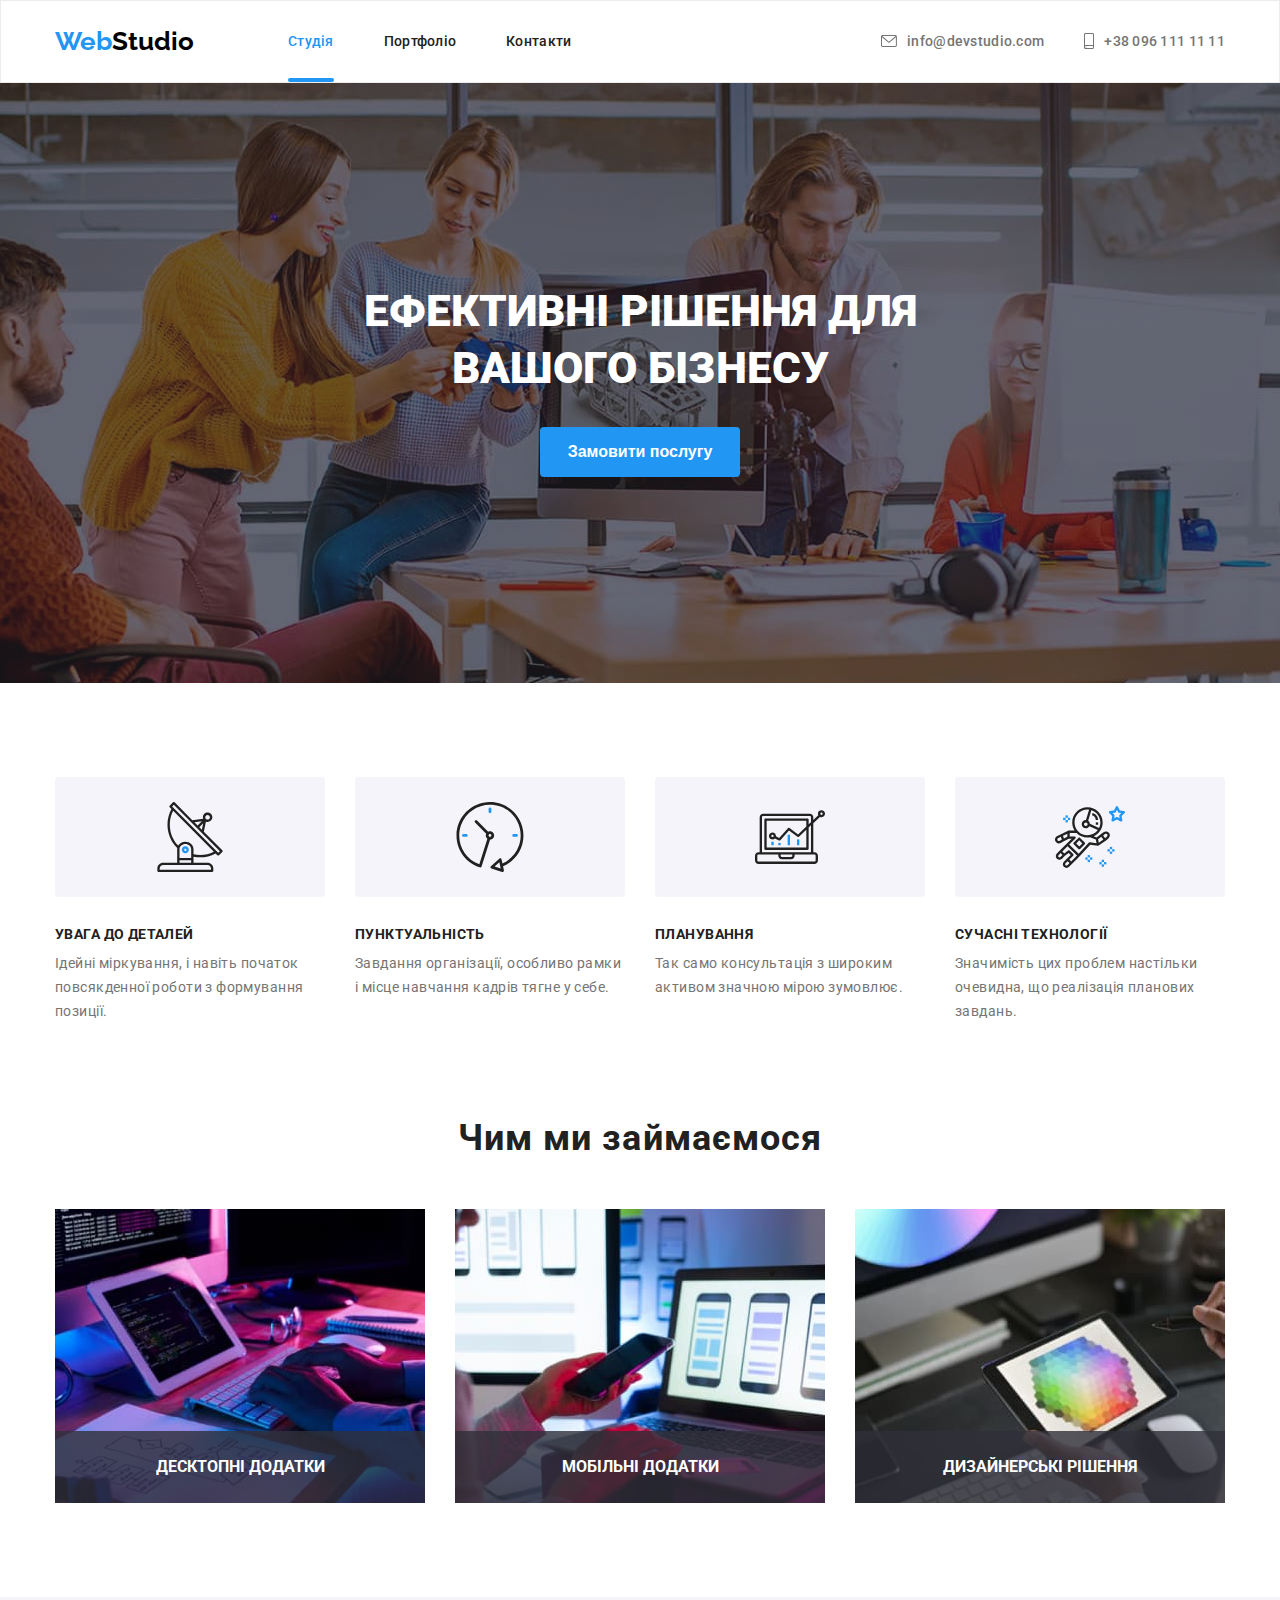
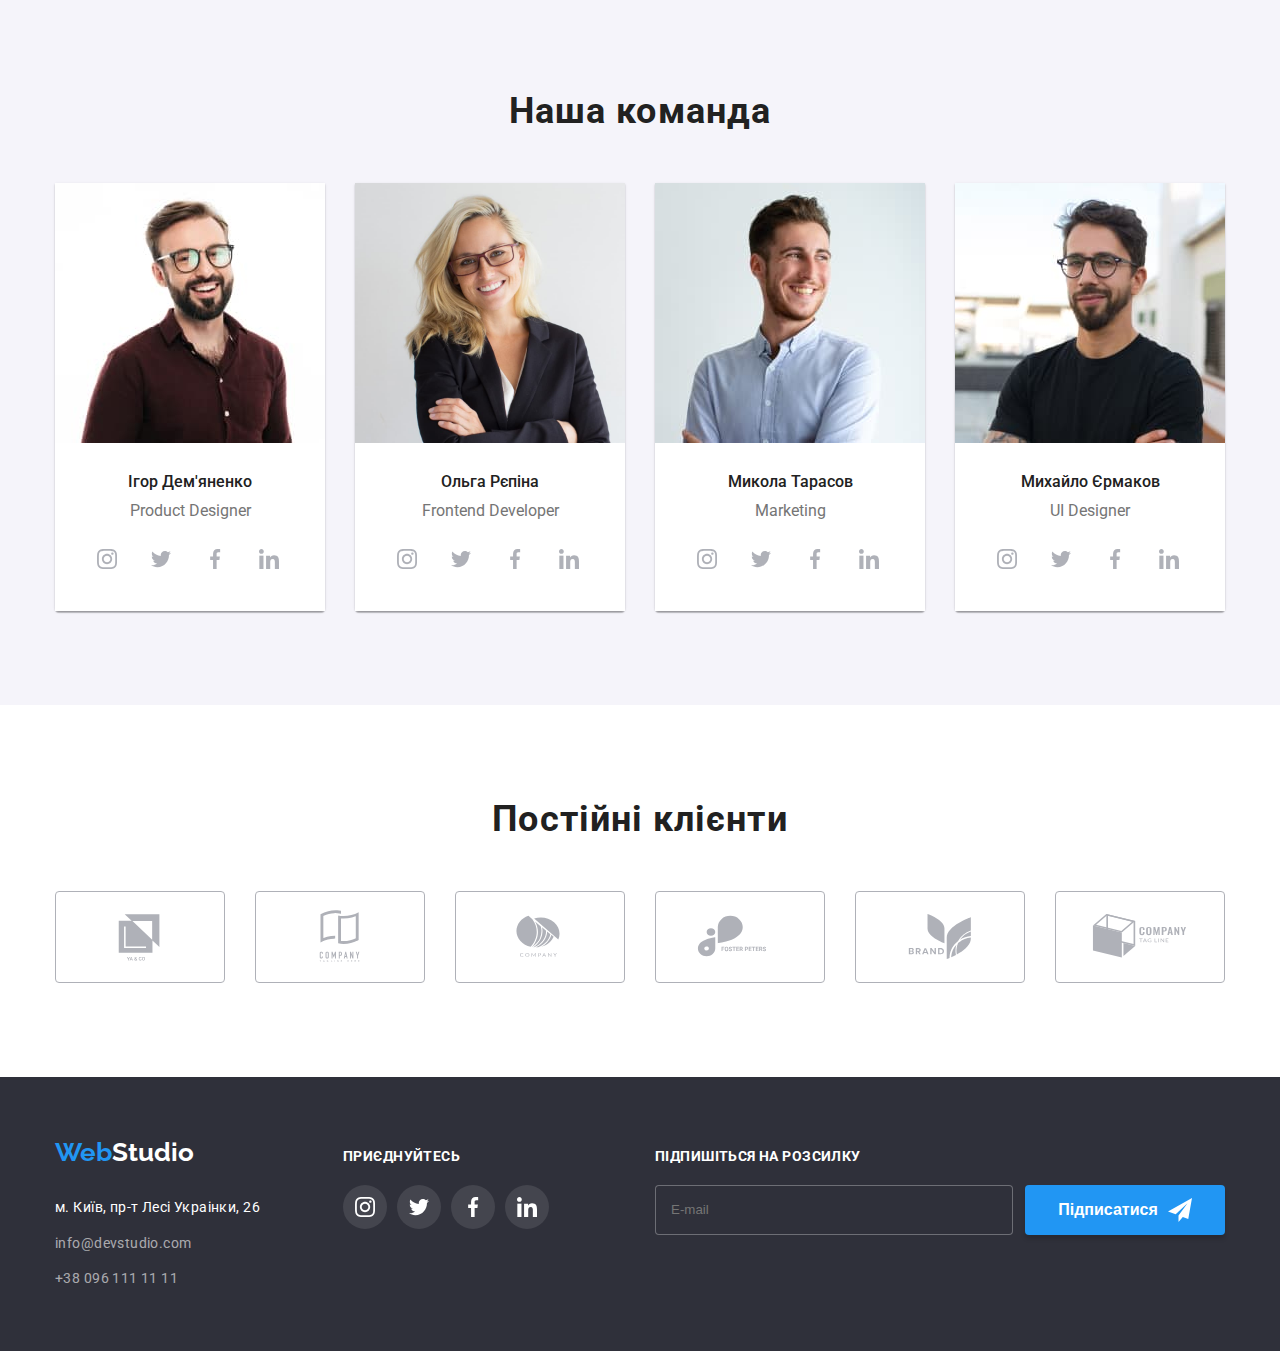
==== commit 8d02844a: "added checked" ====
--- a/index.html
+++ b/index.html
@@ -408,7 +408,7 @@
     <label for="user-email"></label>
     <div class="footer-field">
     <input class="user-email" id="user-email" type="email" name="user-email" placeholder="E-mail">
-     <button type="button" class="button footer-button">
+     <button type="submit" class="button footer-button">
 Підписатися
 <svg class="button-icon" width="24" height="24">
   <use href="./img/icons.svg#icon-icon-send"></use>
@@ -431,6 +431,8 @@
   </button>
   <h2 class="form-title">Залиште свої дані, ми вам передзвонимо</h2>
   <form action="" name="contacy-form" autocomplete="on" novalidate>
+
+    
     <label class="form-field-label" for="user-name">Ім'я</label>
     <div class="form-field">
 
@@ -476,11 +478,21 @@
         placeholder="Введіть текст"></textarea>
       
 
-<div class="form-field-checkbox">
-
-      <input type="checkbox" name="terms-checkbox">
-      <label for="">Погоджуюся з розсилкою та приймаю <a href="#"> Умови договору</a></label>
+<div class="form-field-checkbox checkbox">
+      <input class="checkbox-input"
+         type="checkbox"
+         name="terms-checkbox"
+         id="terms-checkbox">
+         
+         <svg class="checkbox-icon" width="16" height="15">
+          <use href="./img/icons.svg#icon-checkbox" ></use>
+         </svg> 
+      <label class="checkbox-label" for="terms-checkbox">Погоджуюся з розсилкою та приймаю <a href="#" class="modal-link">
+        Умови договору</a>
+       
+      </label>
 </div>
+
       <button class="button form-submit" type="submit">Відправити</button>
 
   </form> 
--- a/css/styles.css
+++ b/css/styles.css
@@ -178,8 +178,7 @@
   transition: opacity 250ms cubic-bezier(0.4, 0, 0.2, 1);
 }
 
-.current:hover::after,
-.current:focus::after {
+.current::after {
   opacity: 1;
 }
 .icon-item {
@@ -618,6 +617,7 @@
 .footer-box {
   display: flex;
   align-items: baseline;
+  justify-content: space-between;
 }
 .footer .logo {
   margin-bottom: 28px;
@@ -719,7 +719,7 @@
   background-color: var(--accent-color);
   box-shadow: 0px 4px 4px rgba(0, 0, 0, 0.15);
   border-radius: 4px;
-  padding: 10px auto;
+  padding: 10px 0;
   justify-content: center;
 }
 
@@ -817,6 +817,11 @@
   margin-bottom: 12px;
 }
 .form-field-label {
+  display: inline-block;
+  font-size: 12px;
+  font-size: 12px;
+  line-height: 1.16;
+  letter-spacing: 0.01em;
   color: var(--secondary-text-color);
   margin-bottom: 4px;
 }
@@ -831,6 +836,7 @@
 }
 
 .form-field-textarea {
+  display: block;
   height: 120px;
   width: 100%;
   padding: 16px 12px;
@@ -839,6 +845,9 @@
   outline: none;
   resize: none;
   margin-bottom: 20px;
+  font-size: 12px;
+  line-height: 1.16;
+  letter-spacing: 0.01em;
 }
 
 .form-field-textarea:focus {
@@ -866,7 +875,39 @@
   text-align: center;
   margin-bottom: 30px;
 }
+
+.checkbox-input {
+  appearance: none;
+}
+
+.checkbox-icon {
+  border: 2px solid var(--primery-text-color);
+  border-radius: 2px;
+  fill: transparent;
+  margin-right: 7px;
+}
+
+.checkbox-input:checked:focus + .checkbox-icon {
+  fill: var(--white-color);
+  background-color: var(--accent-color);
+  border-color: var(--accent-color);
+}
+
 .form-submit {
   display: block;
   margin: 0 auto;
 }
+
+/* .checkbox-input:checked + .checkbox-icon {
+  fill: var(--white-color);
+  background-color: var(--accent-color);
+} */
+/* .form-field-checkbox:checked + checkbox-label {
+}
+.checkbox-input:checked + .checkbox-label {
+  fill: var(--white-color);
+  background-color: var(--accent-color); 
+} */
+.modal-link {
+  color: var(--accent-color);
+}
